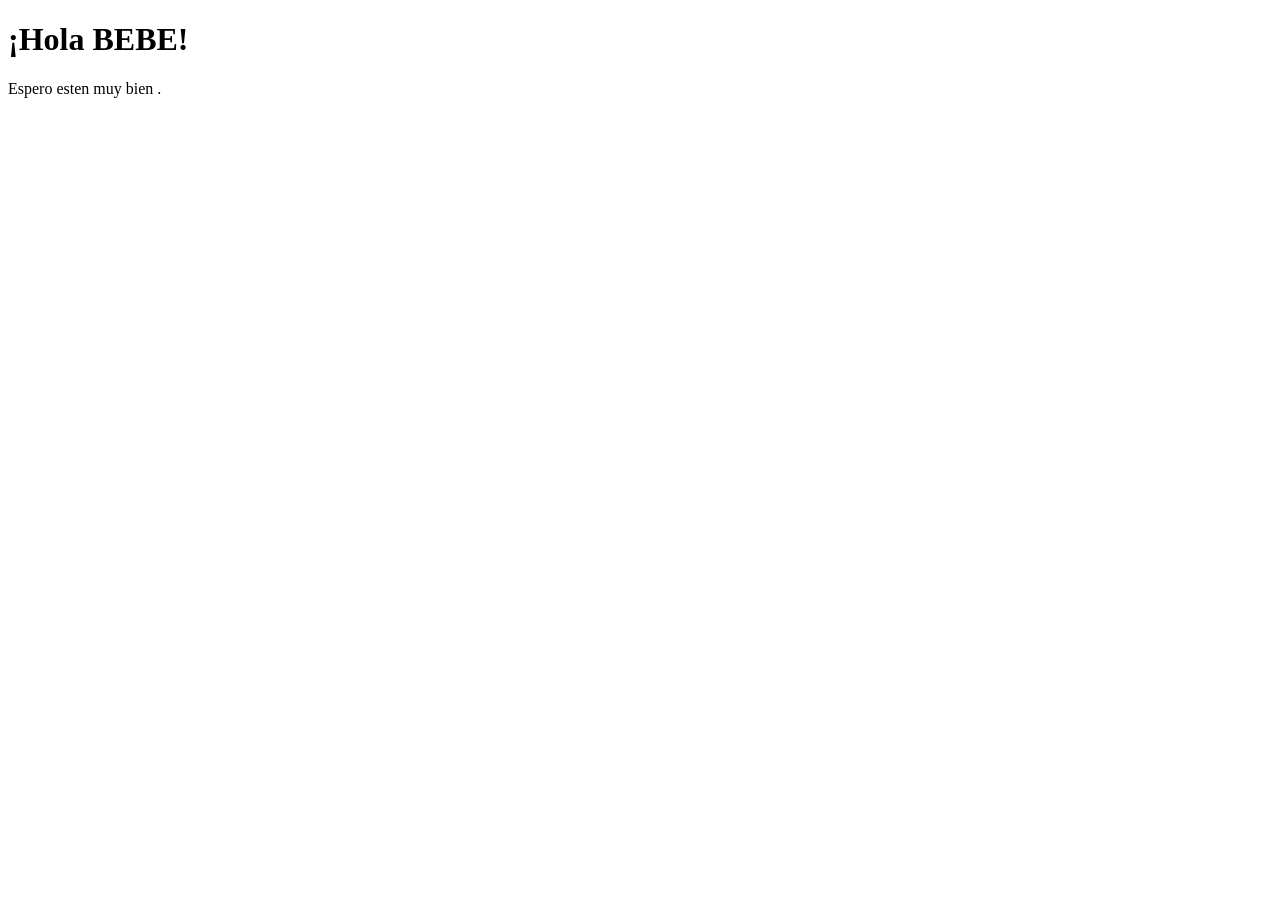
==== index.html @ 4ff44c6e "Mi primer Portafolio" ====
<!-- Declara que es un documento HTML5 -->
<!DOCTYPE html>
<html lang="es">

<head>
    <!-- Configuración del documento (no se ve en pantalla) -->
    <meta charset="UTF-8">
    <meta name="viewport" content="width=device-width, initial-scale=1.0">
    <title>Mi Primera Página</title>
</head>

<body>
    <!-- Todo lo que el usuario VE va aquí -->
    <h1>¡Hola BEBE!</h1>
    <p>Espero esten muy bien .</p>
</body>

</html>
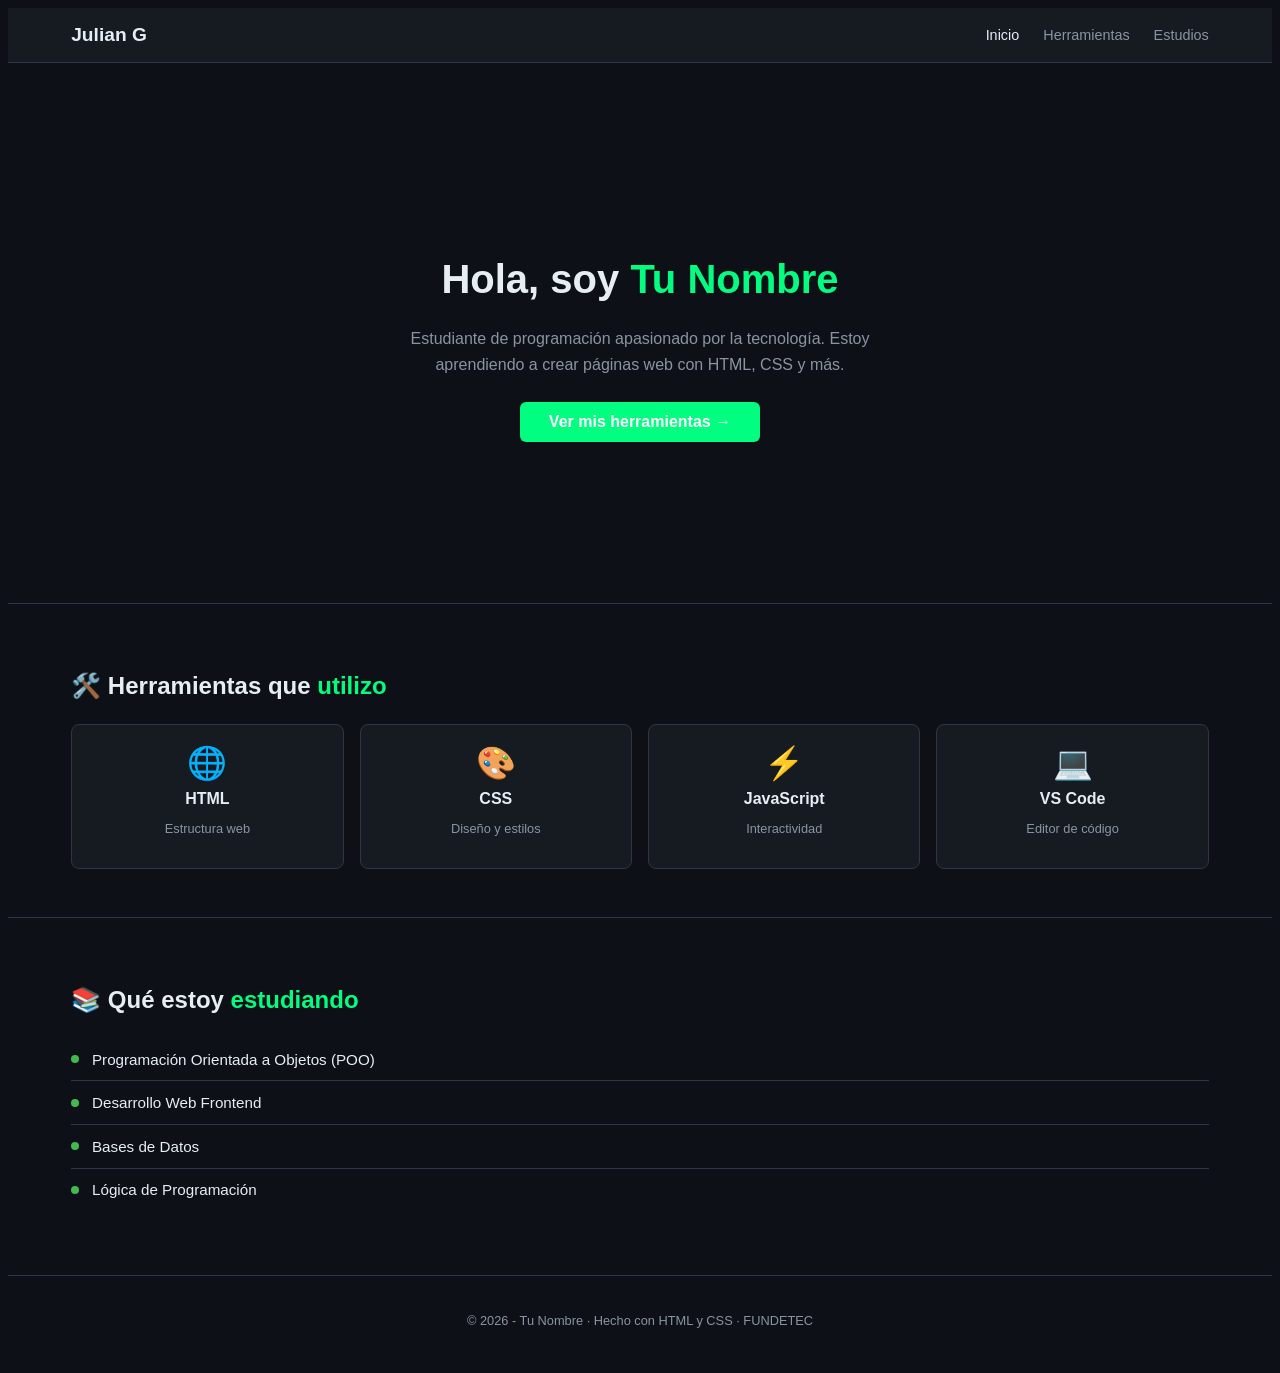
==== commit 3d7b5f9f: "acabo de hacer un portafolio y una pagina de login" ====
--- a/index.html
+++ b/index.html
@@ -7,12 +7,81 @@
     <meta charset="UTF-8">
     <meta name="viewport" content="width=device-width, initial-scale=1.0">
     <title>Mi Primera Página</title>
+    <link rel="stylesheet" href="style.css">
 </head>
 
 <body>
-    <!-- Todo lo que el usuario VE va aquí -->
-    <h1>¡Hola BEBE!</h1>
-    <p>Espero esten muy bien .</p>
+   <nav>
+      <div class="logo">Julian G </span></div>
+      <div class="nav-links">
+        <a href="index.html" class="active">Inicio</a>
+        <a href="herramientas.html">Herramientas</a>
+        <a href="estudios.html">Estudios</a>
+      </div>
+    </nav>
+
+    <!-- SECCIÓN HERO: Quién soy -->
+    <section class="hero">
+        <h1>Hola, soy <span>Tu Nombre</span></h1>
+        <p>Estudiante de programación apasionado por la tecnología.
+        Estoy aprendiendo a crear páginas web con HTML, CSS y más.</p>
+
+        <!-- Botón que lleva a otra página -->
+        <a href="herramientas.html" class="btn">Ver mis herramientas →</a>
+    </section>
+    <section class="section">
+    <h2>🛠️ Herramientas que <span>utilizo</span></h2>
+
+    <div class="tools-grid">
+        <div class="tool-card">
+            <div class="icon">🌐</div>
+            <strong>HTML</strong>
+            <p>Estructura web</p>
+        </div>
+
+        <div class="tool-card">
+            <div class="icon">🎨</div>
+            <strong>CSS</strong>
+            <p>Diseño y estilos</p>
+        </div>
+
+        <div class="tool-card">
+            <div class="icon">⚡</div>
+            <strong>JavaScript</strong>
+            <p>Interactividad</p>
+        </div>
+
+        <div class="tool-card">
+            <div class="icon">💻</div>
+            <strong>VS Code</strong>
+            <p>Editor de código</p>
+        </div>
+    </div>
+</section>
+    <section class="section">
+        <h2>📚 Qué estoy <span>estudiando</span></h2>
+
+        <ul class="studies-list">
+            <li>
+                <span class="dot-status"></span>
+                Programación Orientada a Objetos (POO)
+            </li>
+            <li>
+                <span class="dot-status"></span>
+                Desarrollo Web Frontend
+            </li>
+            <li>
+                <span class="dot-status"></span>
+                Bases de Datos
+            </li>
+            <li>
+                <span class="dot-status"></span>
+                Lógica de Programación
+            </li>
+        </ul>
+    </section>
+    <footer>
+        <p>&copy; 2026 - Tu Nombre · Hecho con HTML y CSS · FUNDETEC</p>
+    </footer>
 </body>
-
 </html>
--- a/style.css
+++ b/style.css
@@ -0,0 +1,173 @@
+/* ===== RESET BÁSICO ===== */
+* {
+    margin: 10;
+    padding: 10;
+    box-sizing: border-box;
+}
+
+body {
+    font-family: Arial, sans-serif;
+    background: #0d1117;
+    color: #e6edf3;
+}
+
+/* ===== NAVEGACIÓN ===== */
+nav {
+    display: flex;                    /* Activa flexbox */
+    justify-content: space-between;  /* Logo a la izq, links a la der */
+    align-items: center;             /* Centrado vertical */
+    padding: 1rem 5%;                /* Espacio interno */
+    border-bottom: 1px solid #30363d;
+    background: #161b22;
+}
+
+/* Logo */
+.logo {
+    font-weight: 800;
+    font-size: 1.2rem;
+}
+.logo span {
+    color: #00ff80;              /* Color naranja para destacar */
+}
+
+/* Contenedor de los enlaces */
+.nav-links {
+    display: flex;                /* Los links en fila */
+    gap: 1.5rem;                  /* Espacio entre cada link */
+}
+
+/* Cada enlace individual */
+.nav-links a {
+    color: #8b949e;              /* Gris claro */
+    text-decoration: none;       /* Quita el subrayado */
+    font-size: 0.9rem;
+    font-weight: 500;
+    transition: color 0.3s;       /* Animación suave */
+}
+
+/* Cuando pasas el mouse o es la página activa */
+.nav-links a:hover,
+.nav-links a.active {
+    color: #e6edf3;              /* Blanco brillante */
+}
+.hero {
+    display: flex;
+    flex-direction: column;       /* Elementos uno debajo del otro */
+    align-items: center;          /* Centrado horizontal */
+    justify-content: center;     /* Centrado vertical */
+    text-align: center;
+    padding: 4rem 2rem;
+    min-height: 60vh;             /* Ocupa al menos 60% de la pantalla */
+}
+
+.hero h1 {
+    font-size: 2.5rem;
+    margin-bottom: 0.5rem;
+}
+
+.hero h1 span {
+    color: #00ff80;              /* Tu nombre en naranja */
+}
+
+.hero p {
+    color: #8b949e;
+    font-size: 1rem;
+    max-width: 500px;            /* No se hace muy ancho */
+    margin-bottom: 1.5rem;
+    line-height: 1.6;
+}
+
+/* Botón reutilizable */
+.btn {
+    display: inline-block;
+    background: #00ff80;
+    color: #fff;
+    padding: 0.7rem 1.8rem;
+    border-radius: 6px;
+    text-decoration: none;        /* Sin subrayado */
+    font-weight: 700;
+    transition: background 0.2s;
+}
+
+.btn:hover {
+    background: #014222;          /* Más claro al pasar mouse */
+}
+/* ===== SECCIONES GENERALES ===== */
+.section {
+    padding: 3rem 5%;
+    border-top: 1px solid #30363d;
+}
+
+.section h2 {
+    font-size: 1.5rem;
+    margin-bottom: 1.5rem;
+}
+
+.section h2 span {
+    color: #00ff80;
+}
+
+/* ===== GRID DE HERRAMIENTAS ===== */
+.tools-grid {
+    display: flex;                /* Tarjetas en fila */
+    gap: 1rem;                    /* Espacio entre tarjetas */
+    flex-wrap: wrap;              /* Si no caben, bajan a la sig. línea */
+}
+
+.tool-card {
+    background: #161b22;
+    border: 1px solid #30363d;
+    border-radius: 8px;
+    padding: 1.2rem;
+    text-align: center;
+    min-width: 120px;
+    flex: 1;                      /* Se reparten el espacio por igual */
+    transition: border-color 0.3s;
+}
+
+.tool-card:hover {
+    border-color: #00ff80;        /* Borde naranja al pasar mouse */
+}
+
+.tool-card .icon {
+    font-size: 2rem;
+    margin-bottom: 0.5rem;
+}
+
+.tool-card p {
+    font-size: 0.8rem;
+    color: #8b949e;
+}
+.studies-list {
+    list-style: none;            /* Quita las viñetas por defecto */
+    padding: 0;
+}
+
+.studies-list li {
+    padding: 0.8rem 0;
+    border-bottom: 1px solid #30363d;
+    display: flex;                /* Punto verde + texto en fila */
+    align-items: center;
+    gap: 0.8rem;                  /* Espacio entre punto y texto */
+    font-size: 0.95rem;
+}
+
+.studies-list li:last-child {
+    border-bottom: none;          /* El último no tiene línea abajo */
+}
+
+/* Punto verde indicador */
+.dot-status {
+    width: 8px;
+    height: 8px;
+    border-radius: 50%;           /* Lo hace circular */
+    background: #3fb950;          /* Verde */
+    flex-shrink: 0;              /* No se achica */
+}
+footer {
+    border-top: 1px solid #30363d;
+    padding: 1.5rem 5%;
+    text-align: center;
+    color: #8b949e;
+    font-size: 0.8rem;
+}
